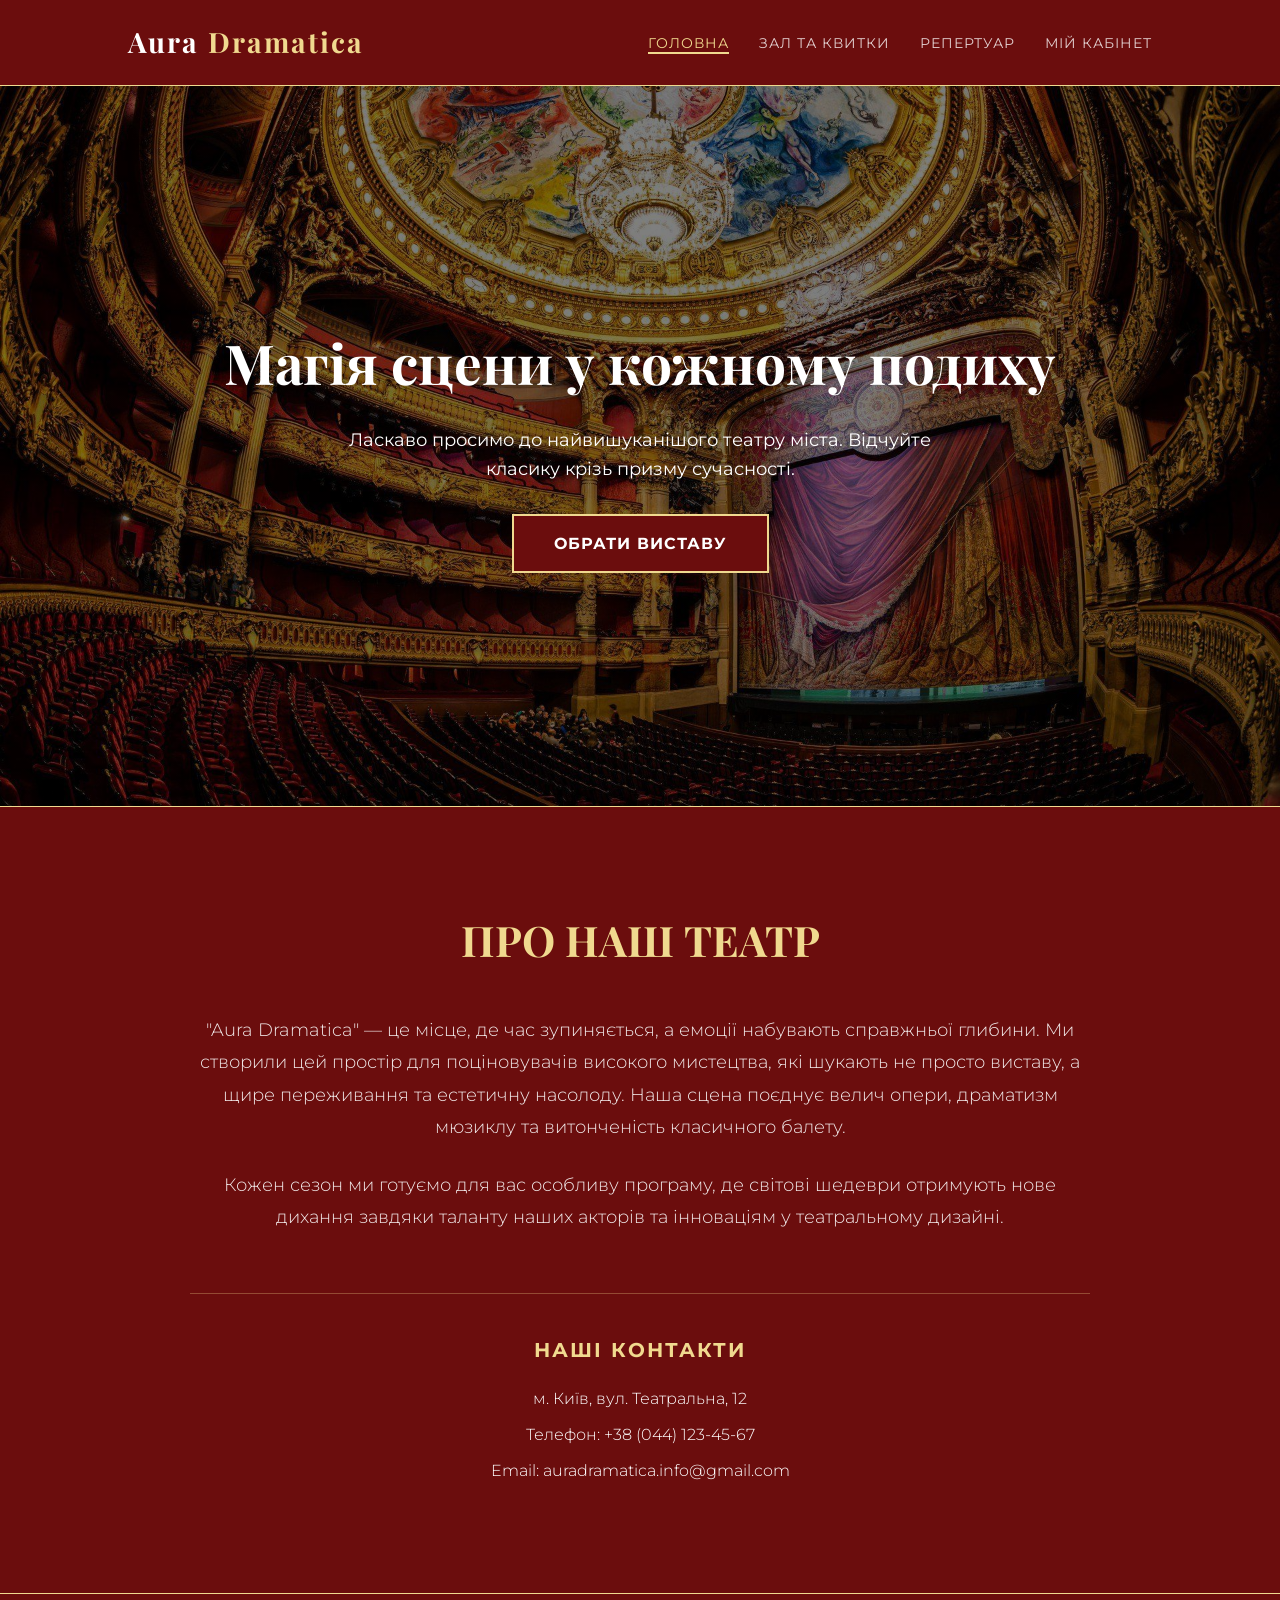
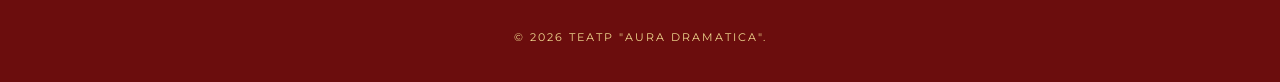
==== index.html @ 47f09319 "first commit" ====
<!DOCTYPE html>
<html lang="uk">
<head>
    <meta charset="UTF-8">
    <meta name="viewport" content="width=device-width, initial-scale=1.0">
    <title>Aura Dramatica | Головна</title>
    <link rel="stylesheet" href="style.css">
    <link href="https://fonts.googleapis.com/css2?family=Playfair+Display:wght@400;700&family=Montserrat:wght@300;400&display=swap" rel="stylesheet">
</head>
<body>
    <header>
        <nav>
            <div class="logo">Aura <span>Dramatica</span></div>
            <ul>
                <li><a href="index.html" class="active">Головна</a></li>
                <li><a href="booking.html">Зал та квитки</a></li>
                <li><a href="repertoire.html">Репертуар</a></li>
                <li><a href="account.html">Мій кабінет</a></li>
            </ul>
        </nav>
    </header>
    <main>
        <section class="hero">
            <div class="hero-content">
                <h1>Магія сцени у кожному подиху</h1>
                <p>Ласкаво просимо до найвишуканішого театру міста. Відчуйте класику крізь призму сучасності.</p>
                <a href="repertoire.html" class="cta-button">Обрати виставу</a>
            </div>
        </section>
        <section class="info-section">
            <div class="info-container">
                <h2 class="section-title">Про наш театр</h2>
                <p class="section-text">
                    "Aura Dramatica" — це місце, де час зупиняється, а емоції набувають справжньої глибини. 
                    Ми створили цей простір для поціновувачів високого мистецтва, які шукають не просто виставу, 
                    а щире переживання та естетичну насолоду. Наша сцена поєднує велич опери, 
                    драматизм мюзиклу та витонченість класичного балету.
                </p>
                <p class="section-text">
                    Кожен сезон ми готуємо для вас особливу програму, де світові шедеври отримують нове дихання 
                    завдяки таланту наших акторів та інноваціям у театральному дизайні.
                </p>
                <div class="contact-block">
                    <h3 class="gold-text">Наші контакти</h3>
                    <p>м. Київ, вул. Театральна, 12</p>
                    <p>Телефон: +38 (044) 123-45-67</p>
                    <p>Email: auradramatica.info@gmail.com</p>
                </div>
            </div>
        </section>
    </main>
    <footer>
        <p>&copy; 2026 Театр "Aura Dramatica".</p>
    </footer>
</body>
</html>
---- style.css ----
:root {
    --velvet: #6b0d0d;
    --gold: #f0d98f;
    --silk: #fff9f1;
    --white: #ffffff;
    --dark: #1a1a1a;
}

* {
    margin: 0;
    padding: 0;
    box-sizing: border-box;
}

body {
    font-family: 'Montserrat', sans-serif;
    background-color: var(--white);
    color: var(--dark);
    line-height: 1.6;
}

h1, h2, .logo {
    font-family: 'Playfair Display', serif;
}

header {
    background-color: var(--velvet);
    padding: 20px 10%;
    border-bottom: 1px solid var(--gold);
}

nav {
    display: flex;
    justify-content: space-between;
    align-items: center;
}

.logo {
    color: var(--white);
    font-size: 28px;
    font-weight: bold;
    letter-spacing: 2px;
}

.logo span {
    color: var(--gold);
}

nav ul {
    display: flex;
    list-style: none;
}

nav ul li {
    margin-left: 30px;
}

nav ul li a {
    text-decoration: none;
    color: rgba(255, 255, 255, 0.8);
    text-transform: uppercase;
    font-size: 14px;
    letter-spacing: 1px;
}

nav ul li a:hover, nav ul li a.active {
    color: var(--gold);
    border-bottom: 2px solid var(--gold);
}

.hero {
    height: 80vh;
    background: linear-gradient(rgba(0,0,0,0.5), rgba(0,0,0,0.5)), 
                url('theater.jpg') no-repeat center/cover;
    display: flex;
    justify-content: center;
    align-items: center;
    text-align: center;
    color: var(--white);
}

.hero-content h1 {
    font-size: 55px;
    margin-bottom: 20px;
}

.hero-content p {
    font-size: 18px;
    margin: 0 auto 30px;
    max-width: 600px;
    text-align: center;
}

.cta-button {
    display: inline-block;
    padding: 15px 40px;
    background-color: var(--velvet);
    color: var(--white);
    text-decoration: none;
    border: 2px solid var(--gold);
    font-weight: bold;
    transition: 0.4s;
    text-transform: uppercase;
    letter-spacing: 1px;
    cursor: pointer;
}

.cta-button:hover {
    background-color: var(--gold);
    color: var(--velvet);
    box-shadow: 0 0 15px rgba(212, 175, 55, 0.4);
}

.repertoire-page-body {
    background-color: var(--velvet);
    min-height: 100vh;
    padding-bottom: 50px;
    color: var(--white);
}

.page-title {
    color: var(--gold);
    text-align: center;
    padding: 40px 0 20px;
    font-size: 40px;
}

.repertoire-container {
    padding: 20px 10%;
    display: grid;
    grid-template-columns: repeat(auto-fit, minmax(300px, 1fr));
    gap: 40px;
    justify-items: center;
}

.performance-card {
    perspective: 1000px;
    width: 100%;
    max-width: 350px;
    height: 500px;
}

.card-inner {
    position: relative;
    width: 100%;
    height: 100%;
    transition: transform 0.6s cubic-bezier(0.4, 0, 0.2, 1);
    transform-style: preserve-3d;
}

.performance-card:hover .card-inner {
    transform: translateY(-15px);
}

.card-inner.is-flipped {
    transform: rotateY(180deg);
}

.performance-card:hover .card-inner.is-flipped {
    transform: rotateY(180deg) translateY(-15px);
}

.card-front, .card-back {
    position: absolute;
    width: 100%;
    height: 100%;
    backface-visibility: hidden;
    border: 1px solid var(--gold);
    border-radius: 15px;
    padding: 20px;
    display: flex;
    flex-direction: column;
    align-items: center;
    justify-content: center;
    transition: box-shadow 0.4s, border-color 0.4s;
}

.card-front h3, .card-back h3 {
    color: var(--gold);
    font-size: 24px;
    margin-bottom: 10px;
    text-align: center;
}

.card-front p, .card-back p {
    color: var(--gold);
    font-size: 16px;
    margin-bottom: 20px;
    text-align: center;
}

.card-back p {
    color: var(--white);
}

.card-front .cta-button {
    width: auto;
    padding: 10px 20px;
    font-size: 12px;
}

.performance-card:hover .card-front,
.performance-card:hover .card-back {
    box-shadow: 0 15px 35px rgba(240, 217, 143, 0.3);
    border-color: var(--white);
}

.card-front {
    background: rgba(255, 255, 255, 0.05);
}

.card-front img {
    width: 250px;
    height: 250px;
    object-fit: cover;
    border-radius: 10px;
    border: 2px solid var(--gold);
    margin-bottom: 20px;
}

.card-back {
    background: var(--velvet);
    color: var(--white);
    transform: rotateY(180deg);
}

.booking-container {
    background-color: var(--velvet);
    min-height: 100vh;
    color: var(--white);
    padding-bottom: 50px;
}

.stage-container {
    text-align: center;
    margin: 40px auto 60px;
}

.stage-label {
    color: var(--gold);
    display: block;
    margin-bottom: 15px;
    font-weight: bold;
    letter-spacing: 5px;
}

.stage {
    width: 650px;
    height: 14px;
    background: var(--gold);
    margin: 0 auto;
    box-shadow: 0 0 25px rgba(240, 217, 143, 0.7);
    border-radius: 50%;
}

.theater-map {
    display: flex;
    justify-content: center;
    gap: 30px;
    margin: 30px auto;
    align-items: center;
}

.side-label {
    color: var(--gold);
    font-family: 'Playfair Display', serif;
    font-size: 18px;
    letter-spacing: 5px;
    white-space: nowrap;
}

.side-label.left { transform: rotate(-90deg); }
.side-label.right { transform: rotate(90deg); }

.sector { display: grid; gap: 8px; }
.side-sector { grid-template-columns: repeat(4, 25px); }
.main-sector { grid-template-columns: repeat(12, 25px); }

.seat {
    width: 25px;
    height: 25px;
    background-color: #ddd;
    border-radius: 4px 4px 10px 10px;
    cursor: pointer;
    transition: 0.3s;
}

.seat:hover { background-color: var(--gold); transform: scale(1.1); }
.seat.selected { background-color: var(--gold) !important; box-shadow: 0 0 15px var(--gold); transform: scale(1.2); }
.seat.occupied { background-color: #444; opacity: 0.3; cursor: not-allowed; }

.selection-info {
    margin-top: 50px;
    text-align: center;
    background: rgba(255, 255, 255, 0.05);
    padding: 30px;
    border-top: 1px solid var(--gold);
}

.payment-page-body {
            background-color: var(--velvet);
            min-height: 100vh;
            display: flex;
            flex-direction: column;
            align-items: center;
            justify-content: center;
            padding: 20px;
}

.payment-container {
            max-width: 500px;
            width: 100%;
            background: rgba(255, 255, 255, 0.05);
            padding: 40px;
            border: 1px solid var(--gold);
            border-radius: 15px;
            color: var(--white);
            box-shadow: 0 15px 35px rgba(0, 0, 0, 0.3);
}

.payment-form label {
            display: block;
            margin-bottom: 8px;
            font-size: 14px;
            color: var(--gold);
            font-family: 'Montserrat', sans-serif;
}

.payment-form input {
            width: 100%;
            padding: 12px;
            margin-bottom: 20px;
            background: rgba(255, 255, 255, 0.1);
            border: 1px solid rgba(240, 217, 143, 0.3);
            color: var(--white);
            border-radius: 5px;
            outline: none;
            transition: 0.3s;
}

.payment-form input:focus {
            border-color: var(--gold);
            background: rgba(255, 255, 255, 0.15);
}

.cvv-row {
            display: flex;
            gap: 20px;
}

.cvv-row div {
            flex: 1;
}

#status-message {
            margin-top: 20px;
            text-align: center;
            font-family: 'Montserrat', sans-serif;
            font-size: 14px;
            min-height: 24px;
            transition: 0.3s;
}

.cta-button:disabled {
            opacity: 0.5;
            cursor: not-allowed;
}

.success-button {
    display: none;
    width: 100%;
    margin-top: 20px;
    background: transparent;
    border: 1px solid var(--gold);
    color: var(--gold);
    padding: 12px;
    border-radius: 5px;
    font-family: 'Montserrat', sans-serif;
    cursor: pointer;
    transition: 0.3s;
}

.success-button:hover {
    background: var(--gold);
    color: var(--velvet);
}

.auth-container {
    max-width: 400px;
    margin: 80px auto;
    background: rgba(255, 255, 255, 0.07);
    padding: 40px;
    border-radius: 15px;
    border: 1px solid var(--gold);
    text-align: center;
    backdrop-filter: blur(5px);
}

.auth-tabs {
    display: flex;
    margin-bottom: 25px;
    border-bottom: 1px solid rgba(240, 217, 143, 0.3);
}

.auth-tab {
    flex: 1;
    background: none;
    border: none;
    color: var(--white);
    padding: 10px;
    cursor: pointer;
    opacity: 0.5;
    transition: 0.3s;
    font-family: 'Montserrat', sans-serif;
    text-transform: uppercase;
    font-size: 12px;
    letter-spacing: 1px;
}

.auth-tab.active {
    opacity: 1;
    color: var(--gold);
    border-bottom: 2px solid var(--gold);
}

.auth-form input {
    width: 100%;
    padding: 12px;
    margin-bottom: 15px;
    background: rgba(255, 255, 255, 0.1);
    border: 1px solid rgba(240, 217, 143, 0.3);
    color: white;
    border-radius: 5px;
    outline: none;
}

.auth-form button {
    width: 100%;
    padding: 12px;
    background: var(--gold);
    color: var(--velvet);
    border: none;
    font-weight: bold;
    cursor: pointer;
    border-radius: 5px;
    text-transform: uppercase;
    transition: 0.3s;
}

.auth-form button:hover {
    background-color: var(--white);
    box-shadow: 0 0 15px var(--gold);
}

.account-main {
    padding: 40px 10% 80px;
}

.cabinet-header {
    display: flex;
    justify-content: space-between;
    align-items: center;
    margin-bottom: 40px;
    border-bottom: 1px solid rgba(240, 217, 143, 0.3);
    padding-bottom: 20px;
}

.logout-btn {
    background: transparent;
    border: 1px solid var(--gold);
    color: var(--gold);
    padding: 8px 20px;
    cursor: pointer;
    border-radius: 5px;
    font-size: 12px;
    text-transform: uppercase;
    transition: 0.3s;
}

.logout-btn:hover {
    background: var(--gold);
    color: var(--velvet);
}

.account-grid {
    display: grid;
    grid-template-columns: 1fr 2fr;
    gap: 30px;
    align-items: start;
}

.profile-card, .tickets-card {
    background: rgba(255, 255, 255, 0.05);
    padding: 30px;
    border-radius: 15px;
    border: 1px solid var(--gold);
    box-shadow: 0 10px 30px rgba(0, 0, 0, 0.2);
}

.card-title {
    color: var(--gold);
    font-family: 'Playfair Display', serif;
    margin-bottom: 25px;
    font-size: 24px;
    border-bottom: 1px solid rgba(240, 217, 143, 0.2);
    padding-bottom: 10px;
}

.info-group {
    margin-bottom: 20px;
}

.info-group label {
    display: block;
    color: var(--gold);
    font-size: 11px;
    text-transform: uppercase;
    letter-spacing: 1px;
    margin-bottom: 5px;
    opacity: 0.7;
}

.info-group p {
    font-size: 18px;
    color: var(--white);
    margin: 0;
    font-weight: 300;
}

.ticket-item {
    border-bottom: 1px solid rgba(240, 217, 143, 0.1);
    padding: 15px 0;
    display: flex;
    justify-content: space-between;
    align-items: center;
}

.ticket-item:last-child {
    border-bottom: none;
}

.ticket-meta h4 {
    color: var(--gold);
    margin: 0 0 5px 0;
    font-size: 18px;
    font-family: 'Playfair Display', serif;
}

.ticket-meta span {
    font-size: 13px;
    color: var(--white);
    opacity: 0.6;
}

.status-badge {
    background: var(--gold);
    color: var(--velvet);
    padding: 4px 10px;
    font-size: 11px;
    font-weight: bold;
    border-radius: 3px;
    text-transform: uppercase;
}

.empty-msg {
    opacity: 0.5;
    font-style: italic;
    font-size: 14px;
}

.auth-error {
    color: #ff6b6b;
    margin-top: 15px;
    font-size: 13px;
}

.ticket-actions {
    display: flex;
    flex-direction: column;
    align-items: flex-end;
    gap: 10px;
}

.cancel-btn {
    background: transparent;
    border: 1px solid #ff6b6b;
    color: #ff6b6b;
    padding: 4px 8px;
    font-size: 10px;
    cursor: pointer;
    border-radius: 3px;
    text-transform: uppercase;
    transition: 0.3s;
    opacity: 0.7;
}

.cancel-btn:hover {
    background: #ff6b6b;
    color: var(--white);
    opacity: 1;
}

.modal-overlay {
    position: fixed;
    top: 0;
    left: 0;
    width: 100%;
    height: 100%;
    background: rgba(0, 0, 0, 0.8);
    backdrop-filter: blur(8px);
    display: flex;
    justify-content: center;
    align-items: center;
    z-index: 1000;
    animation: fadeIn 0.3s ease;
}

.modal-content {
    background: var(--velvet);
    border: 2px solid var(--gold);
    padding: 40px;
    border-radius: 15px;
    max-width: 400px;
    text-align: center;
    box-shadow: 0 20px 50px rgba(0, 0, 0, 0.5);
}

.modal-content h3 {
    color: var(--gold);
    margin-bottom: 15px;
}

.modal-content p {
    color: var(--white);
    margin-bottom: 30px;
    opacity: 0.9;
}

.modal-buttons {
    display: flex;
    gap: 15px;
    justify-content: center;
}

.modal-btn {
    padding: 10px 25px;
    border-radius: 5px;
    cursor: pointer;
    font-family: 'Montserrat', sans-serif;
    font-weight: bold;
    text-transform: uppercase;
    font-size: 12px;
    transition: 0.3s;
}

.btn-danger {
    background: #ff6b6b;
    border: none;
    color: white;
}

.btn-danger:hover { background: #ff4444; transform: scale(1.05); }

.btn-secondary {
    background: transparent;
    border: 1px solid var(--gold);
    color: var(--gold);
}

.btn-secondary:hover { background: var(--gold); color: var(--velvet); }

@keyframes fadeIn {
    from { opacity: 0; }
    to { opacity: 1; }
}

.info-section {
    background-color: var(--velvet);
    padding: 100px 10%;
    color: var(--white);
    display: flex;
    justify-content: center;
    border-top: 1px solid var(--gold);
}

.info-container {
    max-width: 900px;
    text-align: center;
}

.section-title {
    color: var(--gold);
    font-family: 'Playfair Display', serif;
    font-size: 42px;
    margin-bottom: 40px;
    text-transform: uppercase;
}

.section-text {
    font-size: 18px;
    line-height: 1.8;
    font-weight: 300;
    margin-bottom: 25px;
    opacity: 0.9;
}

.contact-block {
    margin-top: 60px;
    padding-top: 40px;
    border-top: 1px solid rgba(240, 217, 143, 0.3);
}

.gold-text {
    color: var(--gold);
    text-transform: uppercase;
    letter-spacing: 2px;
    margin-bottom: 20px;
    font-size: 20px;
}

.contact-block p {
    margin-bottom: 10px;
    font-weight: 300;
}

#limit-modal {
    background-color: rgba(0, 0, 0, 0.25) !important; 
    display: flex;
    justify-content: center;
    align-items: center;
}

.limit-box {
    border: 1px solid var(--gold);
    background: var(--velvet);
    color: var(--white);
    text-align: center;
    padding: 30px;
    border-radius: 8px;
    max-width: 400px;
    width: 90%;
    box-shadow: 0 4px 15px rgba(0, 0, 0, 0.5);
}

.limit-box h3 {
    color: var(--gold);
    font-family: 'Playfair Display', serif;
    font-size: 24px;
    margin-bottom: 15px;
}

.limit-box p {
    font-family: 'Montserrat', sans-serif;
    font-size: 16px;
    margin-bottom: 25px;
    opacity: 0.9;
}

.tickets-card-header {
    display: flex;
    justify-content: space-between;
    align-items: center;
    margin-bottom: 20px;
    width: 100%;
}

::-webkit-scrollbar {
    width: 12px;
    background-color: #1a050d;
}

::-webkit-scrollbar-thumb {
    background: var(--gold, #f0d98f);
    border-radius: 6px;
    border: 3px solid #1a050d;
}

::-webkit-scrollbar-thumb:hover {
    background: #d4af37;
}

@media screen and (max-width: 768px) {
    
    nav {
        flex-direction: column;
        gap: 15px;
        text-align: center;
        padding: 15px 10px;
    }

    nav ul {
        flex-wrap: wrap;
        justify-content: center;
        gap: 15px;
    }

    .account-grid {
        grid-template-columns: 1fr !important;
    }

    .cabinet-header {
        flex-direction: column;
        align-items: flex-start;
        gap: 10px;
    }

    .ticket-item {
        flex-direction: column;
        align-items: flex-start !important;
        gap: 15px;
    }

    .ticket-actions {
        align-items: flex-start !important;
        width: 100%;
    }

    .payment-container {
        width: 90% !important;
        padding: 20px !important;
        margin: 20px auto;
    }

    .hall-container, .seats-grid, #tickets-list {
        overflow-x: auto;
        padding-bottom: 10px;
    }

    .seat {
        width: 24px !important;
        height: 24px !important;
        font-size: 9px !important;
    }
}

footer {
    text-align: center;
    padding: 35px;
    background-color: var(--velvet);
    color: var(--gold);
    border-top: 1px solid var(--gold);
    font-family: 'Montserrat', sans-serif;
    letter-spacing: 2px;
    font-size: 11px;
    text-transform: uppercase;
}
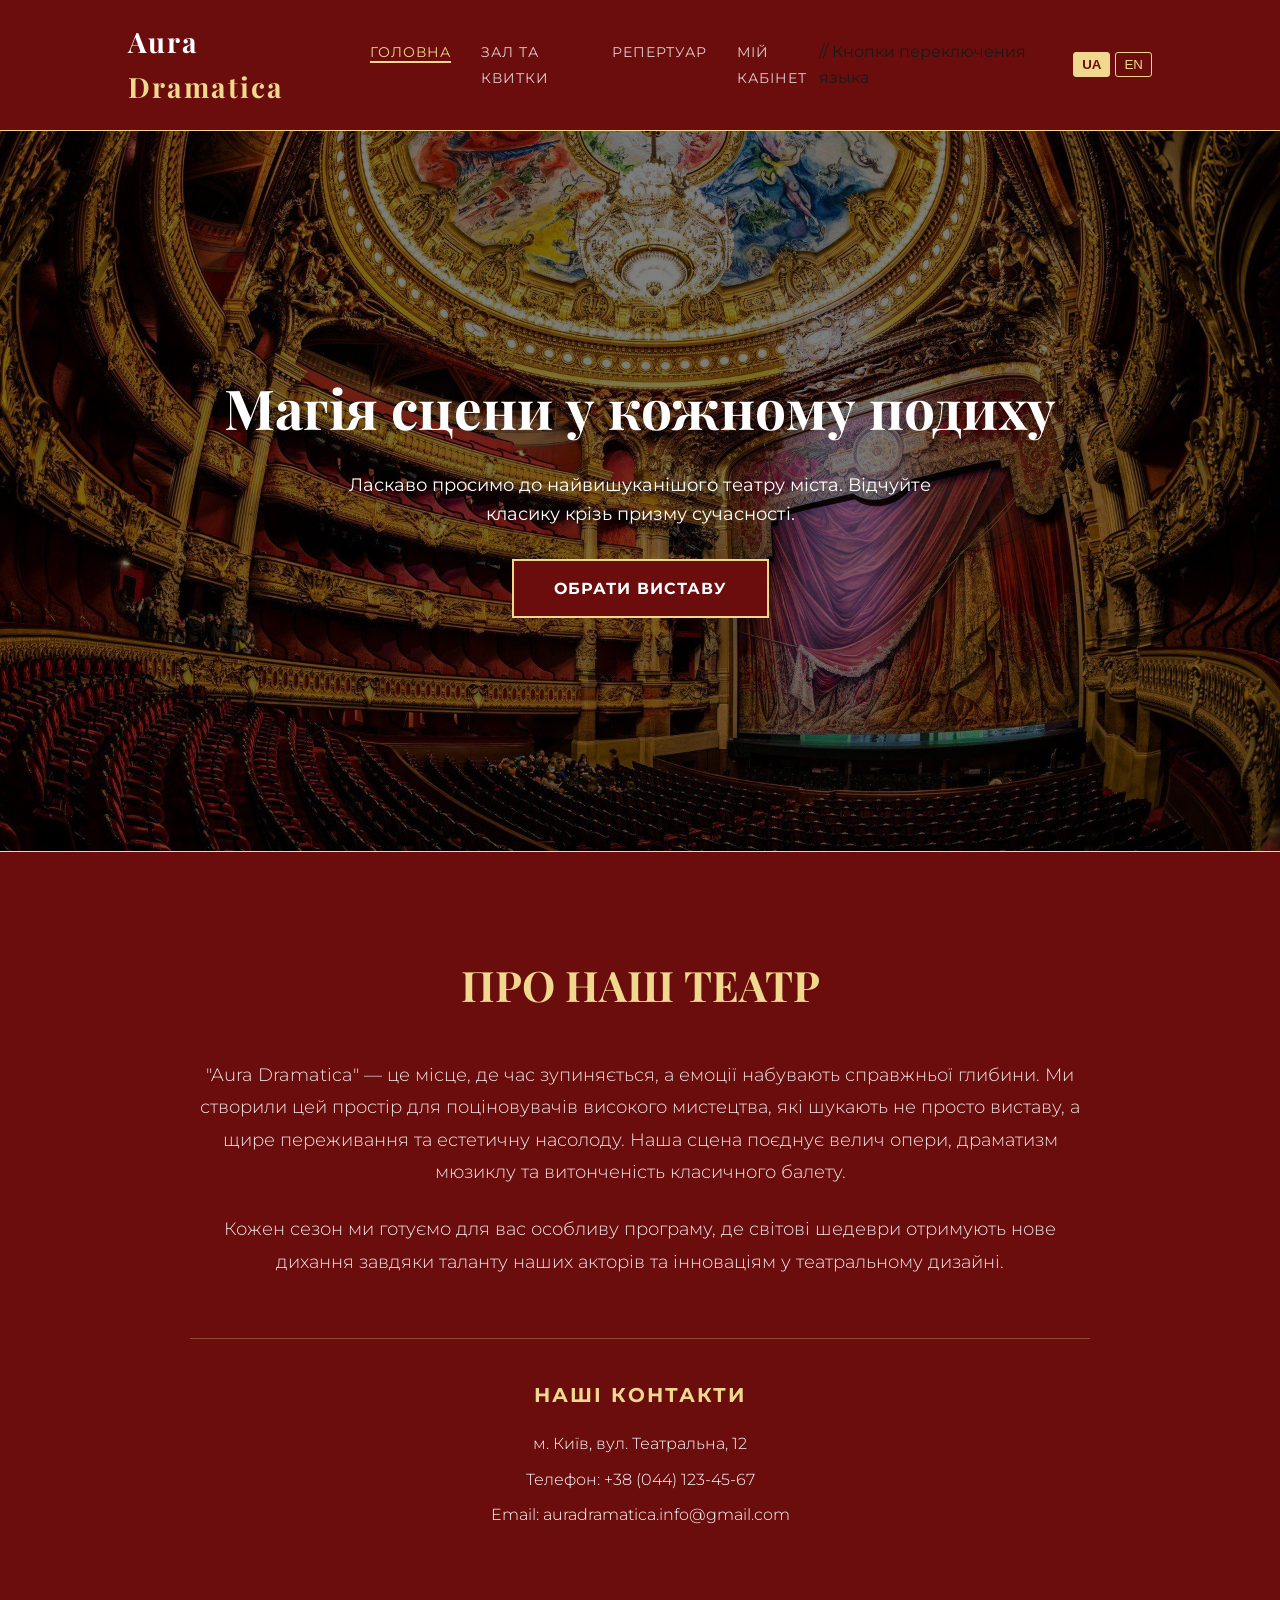
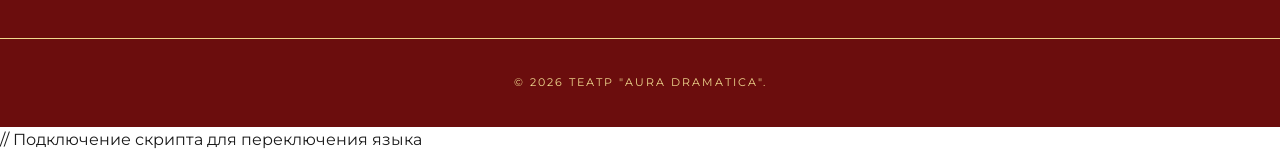
==== commit d80de973: "add eng lang to site, created lang.js, added new obj to style.vss, addedlang button to index.html" ====
--- a/index.html
+++ b/index.html
@@ -17,6 +17,11 @@
                 <li><a href="repertoire.html">Репертуар</a></li>
                 <li><a href="account.html">Мій кабінет</a></li>
             </ul>
+            // Кнопки переключения языка
+            <div class="lang-switcher" style="margin-left: 20px; display: flex; gap: 5px;">
+                <button class="lang-btn" data-lang="uk" onclick="setLanguage('uk')" style="background:transparent; border:1px solid var(--gold); color:var(--gold); padding: 4px 8px; cursor:pointer; border-radius:3px;">UA</button>
+                <button class="lang-btn" data-lang="en" onclick="setLanguage('en')" style="background:transparent; border:1px solid var(--gold); color:var(--gold); padding: 4px 8px; cursor:pointer; border-radius:3px;">EN</button>
+            </div>
         </nav>
     </header>
     <main>
@@ -52,5 +57,6 @@
     <footer>
         <p>&copy; 2026 Театр "Aura Dramatica".</p>
     </footer>
+    <script src="lang.js"></script> // Подключение скрипта для переключения языка
 </body>
 </html>
--- a/style.css
+++ b/style.css
@@ -66,6 +66,12 @@
 nav ul li a:hover, nav ul li a.active {
     color: var(--gold);
     border-bottom: 2px solid var(--gold);
+}
+
+.lang-btn.active-lang {
+    background-color: var(--gold) !important;
+    color: var(--velvet) !important;
+    font-weight: bold;
 }
 
 .hero {
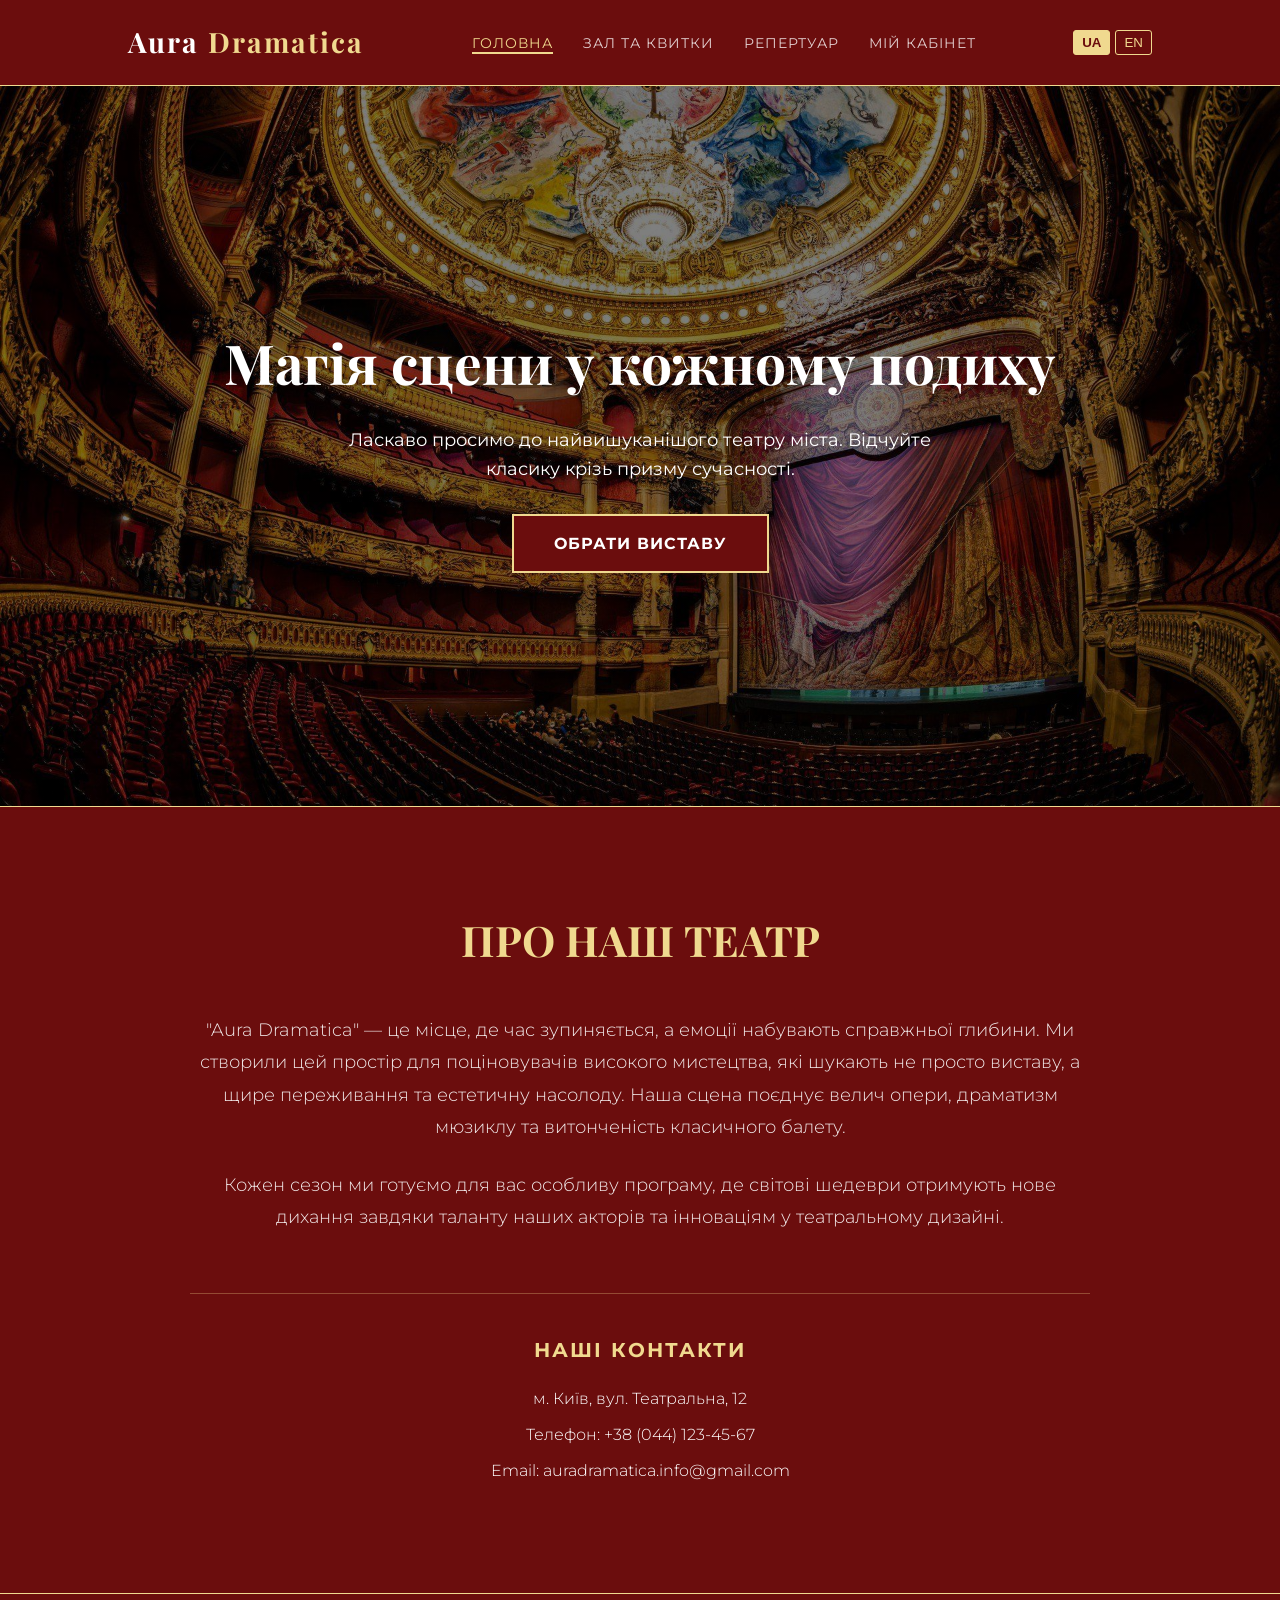
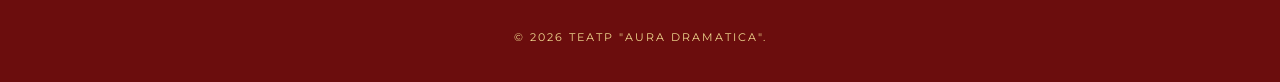
==== commit 944e71cf: "add eng lang to site, created lang.js, added new obj to style.vss, addedlang button to index.html" ====
--- a/index.html
+++ b/index.html
@@ -17,7 +17,7 @@
                 <li><a href="repertoire.html">Репертуар</a></li>
                 <li><a href="account.html">Мій кабінет</a></li>
             </ul>
-            // Кнопки переключения языка
+            <!-- Кнопки переключения языка -->
             <div class="lang-switcher" style="margin-left: 20px; display: flex; gap: 5px;">
                 <button class="lang-btn" data-lang="uk" onclick="setLanguage('uk')" style="background:transparent; border:1px solid var(--gold); color:var(--gold); padding: 4px 8px; cursor:pointer; border-radius:3px;">UA</button>
                 <button class="lang-btn" data-lang="en" onclick="setLanguage('en')" style="background:transparent; border:1px solid var(--gold); color:var(--gold); padding: 4px 8px; cursor:pointer; border-radius:3px;">EN</button>
@@ -57,6 +57,7 @@
     <footer>
         <p>&copy; 2026 Театр "Aura Dramatica".</p>
     </footer>
-    <script src="lang.js"></script> // Подключение скрипта для переключения языка
+    <!-- Подключение скрипта для управления языком -->
+    <script src="lang.js"></script>
 </body>
 </html>
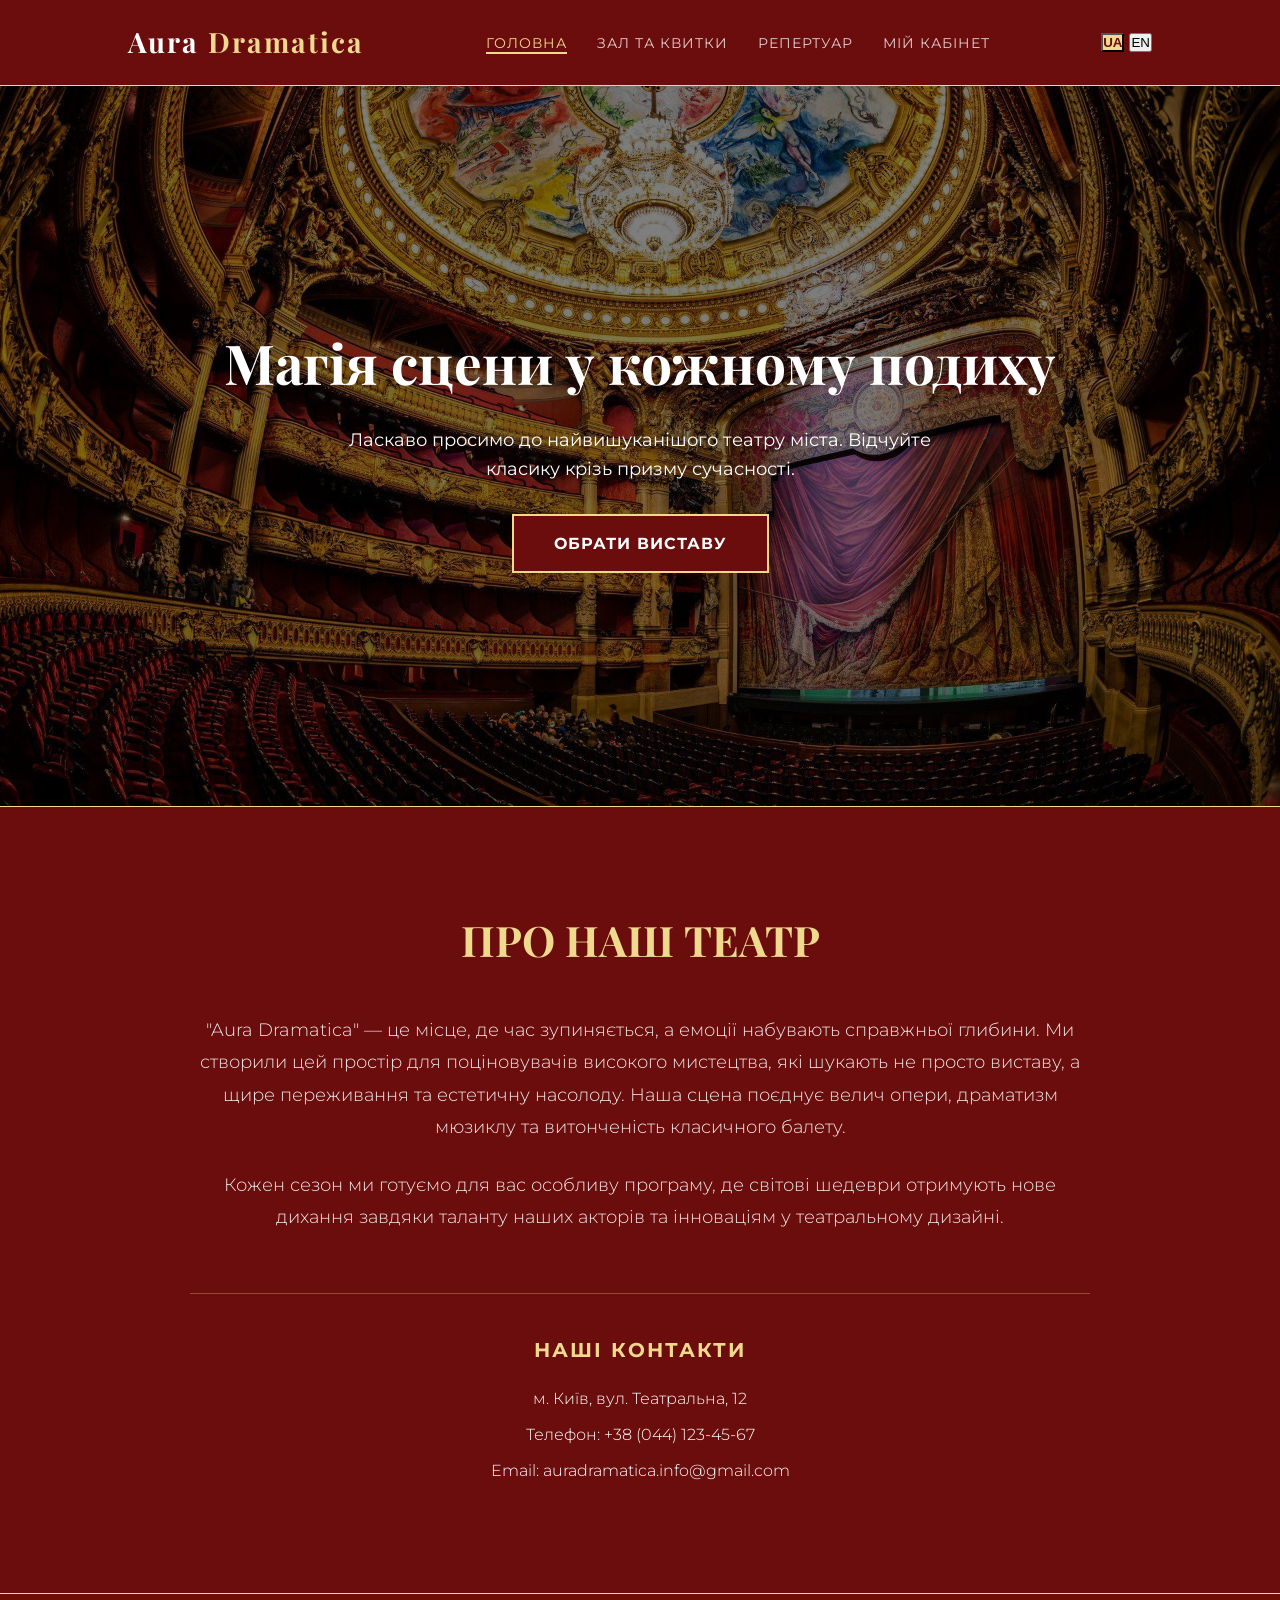
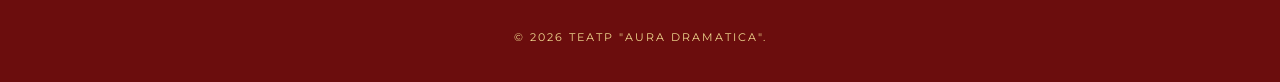
==== commit 200f053d: "add eng lang to site, created lang.js, added new obj to style.vss, addedlang button to index.html" ====
--- a/index.html
+++ b/index.html
@@ -12,42 +12,43 @@
         <nav>
             <div class="logo">Aura <span>Dramatica</span></div>
             <ul>
-                <li><a href="index.html" class="active">Головна</a></li>
-                <li><a href="booking.html">Зал та квитки</a></li>
-                <li><a href="repertoire.html">Репертуар</a></li>
-                <li><a href="account.html">Мій кабінет</a></li>
+                <!-- Добавили data-i18n для ссылок навигации -->
+                <li><a href="index.html" class="active" data-i18n="nav_home">Головна</a></li>
+                <li><a href="booking.html" data-i18n="nav_booking">Зал та квитки</a></li>
+                <li><a href="repertoire.html" data-i18n="nav_repertoire">Репертуар</a></li>
+                <li><a href="account.html" data-i18n="nav_account">Мій кабінет</a></li>
             </ul>
-            <!-- Кнопки переключения языка -->
             <div class="lang-switcher" style="margin-left: 20px; display: flex; gap: 5px;">
-                <button class="lang-btn" data-lang="uk" onclick="setLanguage('uk')" style="background:transparent; border:1px solid var(--gold); color:var(--gold); padding: 4px 8px; cursor:pointer; border-radius:3px;">UA</button>
-                <button class="lang-btn" data-lang="en" onclick="setLanguage('en')" style="background:transparent; border:1px solid var(--gold); color:var(--gold); padding: 4px 8px; cursor:pointer; border-radius:3px;">EN</button>
+                <button class="lang-btn" data-lang="uk" onclick="setLanguage('uk')">UA</button>
+                <button class="lang-btn" data-lang="en" onclick="setLanguage('en')">EN</button>
             </div>
         </nav>
     </header>
     <main>
         <section class="hero">
             <div class="hero-content">
-                <h1>Магія сцени у кожному подиху</h1>
-                <p>Ласкаво просимо до найвишуканішого театру міста. Відчуйте класику крізь призму сучасності.</p>
-                <a href="repertoire.html" class="cta-button">Обрати виставу</a>
+                <!-- Добавили data-i18n для заголовка, подзаголовка и кнопки -->
+                <h1 data-i18n="hero_title">Магія сцени у кожному подиху</h1>
+                <p data-i18n="hero_subtitle">Ласкаво просимо до найвишуканішого театру міста. Відчуйте класику крізь призму сучасності.</p>
+                <a href="repertoire.html" class="cta-button" data-i18n="hero_btn">Обрати виставу</a>
             </div>
         </section>
         <section class="info-section">
             <div class="info-container">
-                <h2 class="section-title">Про наш театр</h2>
-                <p class="section-text">
+                <h2 class="section-title" data-i18n="about_title">Про наш театр</h2>
+                <p class="section-text" data-i18n="about_text_1">
                     "Aura Dramatica" — це місце, де час зупиняється, а емоції набувають справжньої глибини. 
                     Ми створили цей простір для поціновувачів високого мистецтва, які шукають не просто виставу, 
                     а щире переживання та естетичну насолоду. Наша сцена поєднує велич опери, 
                     драматизм мюзиклу та витонченість класичного балету.
                 </p>
-                <p class="section-text">
+                <p class="section-text" data-i18n="about_text_2">
                     Кожен сезон ми готуємо для вас особливу програму, де світові шедеври отримують нове дихання 
                     завдяки таланту наших акторів та інноваціям у театральному дизайні.
                 </p>
                 <div class="contact-block">
-                    <h3 class="gold-text">Наші контакти</h3>
-                    <p>м. Київ, вул. Театральна, 12</p>
+                    <h3 class="gold-text" data-i18n="contacts_title">Наші контакти</h3>
+                    <p data-i18n="address">м. Київ, вул. Театральна, 12</p>
                     <p>Телефон: +38 (044) 123-45-67</p>
                     <p>Email: auradramatica.info@gmail.com</p>
                 </div>
@@ -57,7 +58,6 @@
     <footer>
         <p>&copy; 2026 Театр "Aura Dramatica".</p>
     </footer>
-    <!-- Подключение скрипта для управления языком -->
     <script src="lang.js"></script>
 </body>
 </html>
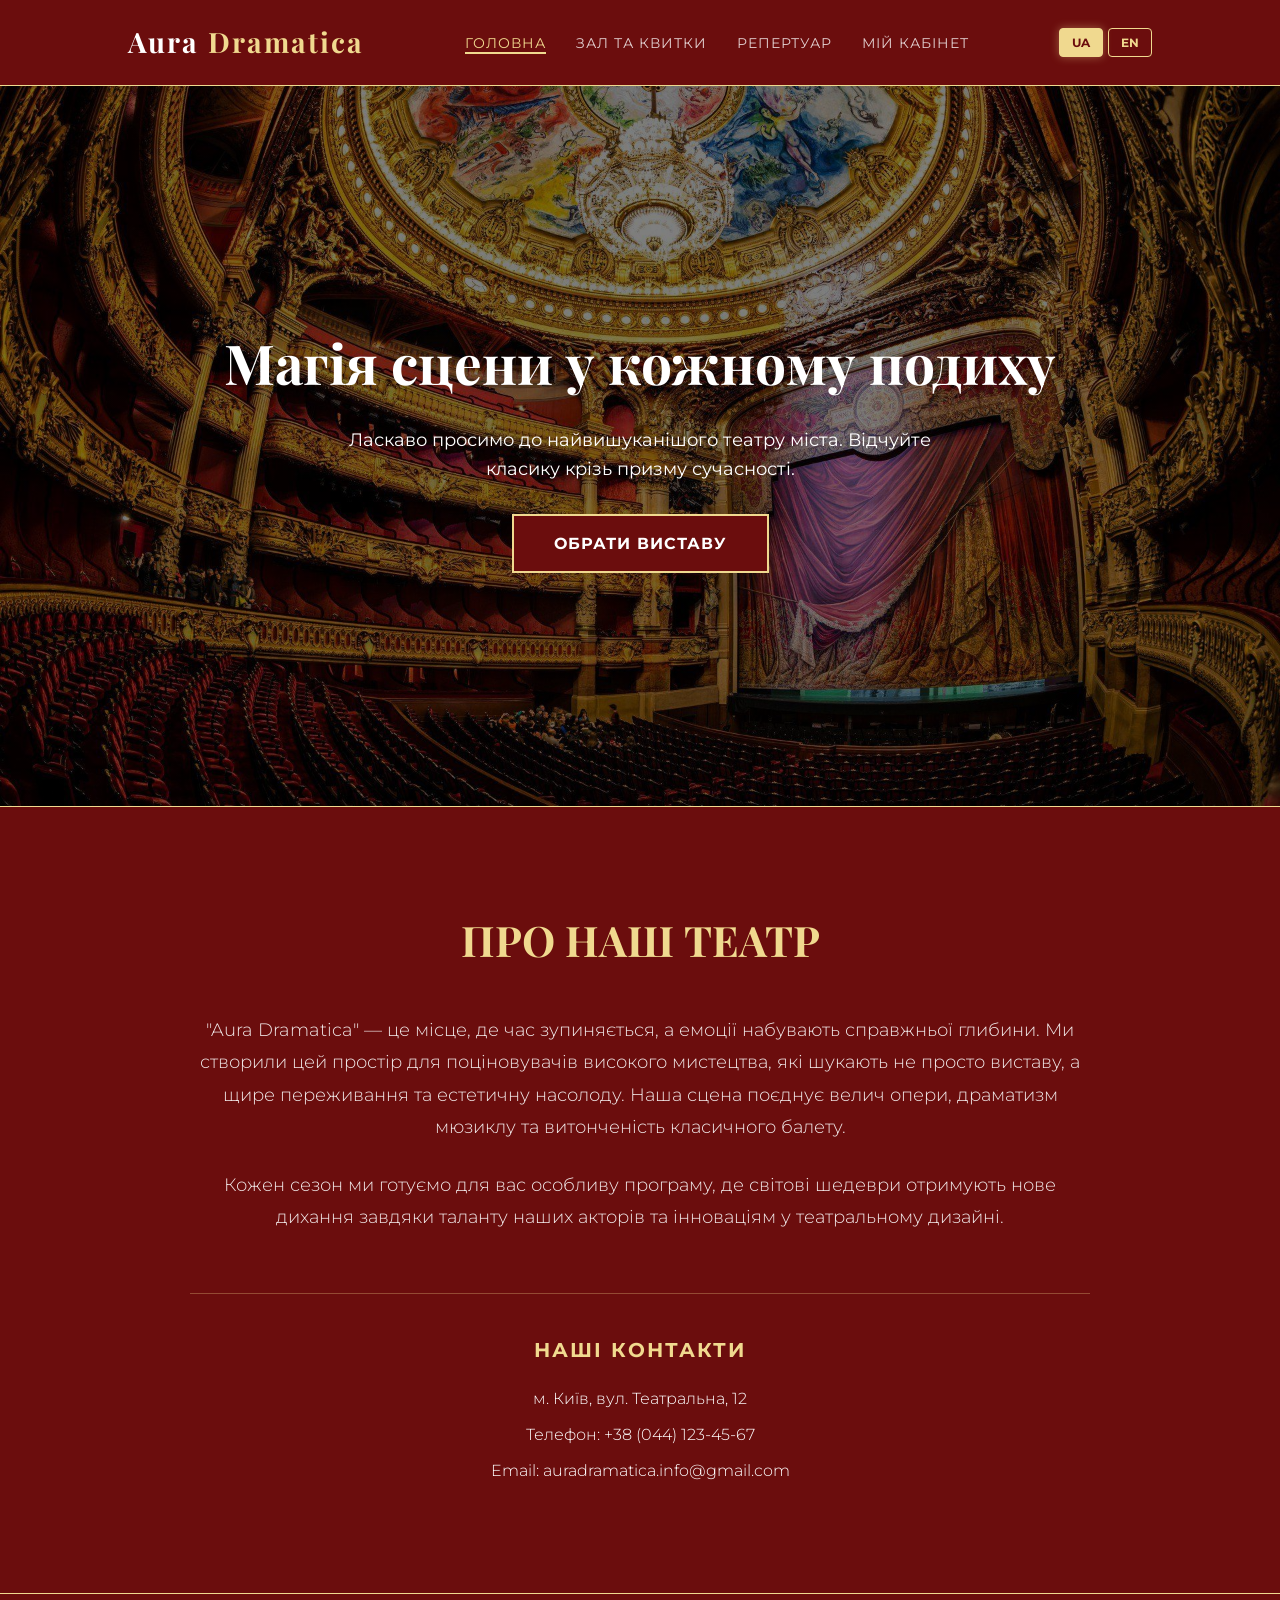
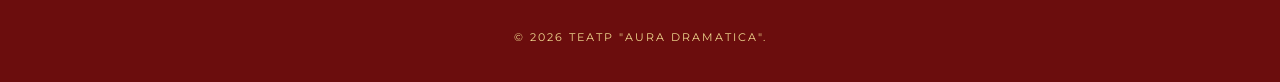
==== commit a8c19fca: "added eng booking.html" ====
--- a/index.html
+++ b/index.html
@@ -18,6 +18,7 @@
                 <li><a href="repertoire.html" data-i18n="nav_repertoire">Репертуар</a></li>
                 <li><a href="account.html" data-i18n="nav_account">Мій кабінет</a></li>
             </ul>
+            <!-- Переключатель языков -->
             <div class="lang-switcher" style="margin-left: 20px; display: flex; gap: 5px;">
                 <button class="lang-btn" data-lang="uk" onclick="setLanguage('uk')">UA</button>
                 <button class="lang-btn" data-lang="en" onclick="setLanguage('en')">EN</button>
--- a/style.css
+++ b/style.css
@@ -68,10 +68,35 @@
     border-bottom: 2px solid var(--gold);
 }
 
+.lang-switcher {
+    margin-left: 20px;
+    display: flex;
+    gap: 8px;
+}
+
+.lang-btn {
+    background: transparent;
+    border: 1px solid var(--gold);
+    color: var(--gold);
+    padding: 6px 12px;
+    cursor: pointer;
+    font-family: 'Montserrat', sans-serif;
+    font-size: 12px;
+    font-weight: bold;
+    border-radius: 4px;
+    transition: 0.3s;
+    text-transform: uppercase;
+}
+
+.lang-btn:hover {
+    background-color: var(--gold);
+    color: var(--velvet);
+}
+
 .lang-btn.active-lang {
     background-color: var(--gold) !important;
     color: var(--velvet) !important;
-    font-weight: bold;
+    box-shadow: 0 0 10px rgba(240, 217, 143, 0.4);
 }
 
 .hero {
